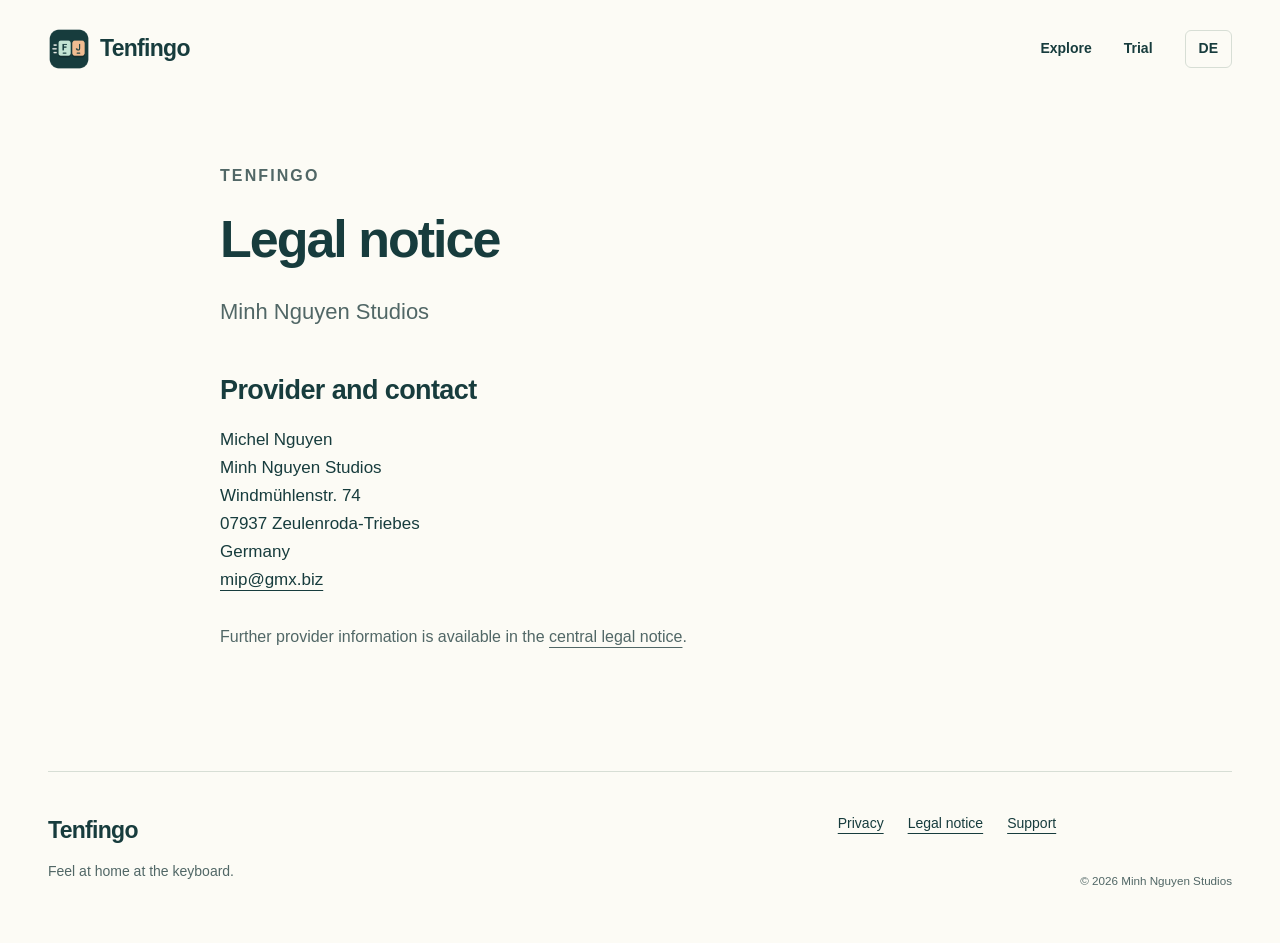
==== legal.html @ c6b91af1 "Tenfingo-Website mit Datenschutz und Impressum" ====
<!doctype html><html lang="de"><head><meta charset="utf-8"><meta name="viewport" content="width=device-width, initial-scale=1"><meta name="color-scheme" content="light"><meta name="description" content="Tenfingo: Zehnfingerschreiben mit geführtem Kurs, Fingerfarben und lokalen Fortschritten. Für Windows. Offline üben, ohne Werbung oder App-Konto."><title>Tenfingo – Impressum / Legal notice</title><link rel="icon" href="img/icon.png"><link rel="stylesheet" href="style.css"><script src="lang.js" defer></script></head><body><a class="skip" href="#main"><span data-lang="de" >Zum Inhalt</span><span data-lang="en" >Skip to content</span></a><header class="wrap nav"><a class="brand" href="index.html"><img src="img/icon.png" width="42" height="42" alt="">Tenfingo</a><nav aria-label="Navigation"><a href="index.html#practice"><span data-lang="de" >Entdecken</span><span data-lang="en" >Explore</span></a><a href="index.html#offer"><span data-lang="de" >Testversion</span><span data-lang="en" >Trial</span></a><button class="language" type="button" aria-label="Switch to English">EN</button></nav></header><main id="main" class="wrap legal"><p class="eyebrow">TENFINGO</p><h1><span data-lang="de" >Impressum</span><span data-lang="en" >Legal notice</span></h1><p class="lead">Minh Nguyen Studios</p><h2><span data-lang="de" >Anbieter und Kontakt</span><span data-lang="en" >Provider and contact</span></h2><address>Michel Nguyen<br>Minh Nguyen Studios<br>Windmühlenstr. 74<br>07937 Zeulenroda-Triebes<br><span data-lang="de" >Deutschland</span><span data-lang="en" >Germany</span><br><a href="mailto:mip@gmx.biz">mip@gmx.biz</a></address><p><span data-lang="de" >Weitere Anbieterinformationen findest du im <a href="https://minh.systems/impressum/">zentralen Impressum</a>.</span><span data-lang="en" >Further provider information is available in the <a href="https://minh.systems/impressum/">central legal notice</a>.</span></p></main><footer class="wrap footer"><div><a class="brand" href="index.html">Tenfingo</a><p><span data-lang="de" >Ein gutes Gefühl an der Tastatur.</span><span data-lang="en" >Feel at home at the keyboard.</span></p></div><div class="footer-links"><a href="privacy.html"><span data-lang="de" >Datenschutz</span><span data-lang="en" >Privacy</span></a><a href="legal.html"><span data-lang="de" >Impressum</span><span data-lang="en" >Legal notice</span></a><a href="mailto:mip@gmx.biz">Support</a><small>© 2026 Minh Nguyen Studios</small></div></footer></body></html>
---- style.css ----
:root{--ink:#173c3d;--muted:#516766;--paper:#fcfbf5;--mint:#c4e5d4;--peach:#f1bc91;--line:#d7ded5}*{box-sizing:border-box}html{scroll-behavior:smooth;scroll-padding-top:30px}body{margin:0;background:var(--paper);color:var(--ink);font:17px/1.65 -apple-system,BlinkMacSystemFont,"Segoe UI",sans-serif}html[lang=de] [data-lang=en],html[lang=en] [data-lang=de]{display:none}a{color:inherit;text-underline-offset:5px}a:hover{text-decoration-thickness:2px}button{font:inherit;color:inherit;cursor:pointer}a:focus-visible,button:focus-visible,summary:focus-visible{outline:3px solid #367d6e;outline-offset:5px}img{display:block;max-width:100%;height:auto}.wrap{max-width:1240px;width:calc(100% - 96px);margin-inline:auto}.nav{display:flex;align-items:center;justify-content:space-between;padding-block:28px;gap:24px}.brand{display:inline-flex;align-items:center;gap:10px;font-size:23px;font-weight:750;letter-spacing:-.7px;text-decoration:none}.nav nav{display:flex;align-items:center;gap:32px;font-size:14px;font-weight:650}.nav nav a{text-decoration:none}.language{padding:6px 13px;border:1px solid var(--line);border-radius:6px;background:transparent;font-size:14px}.skip{position:absolute;left:16px;top:-100px;background:white;z-index:5;padding:10px}.skip:focus{top:10px}.hero{display:grid;grid-template-columns:1.1fr 1fr;gap:50px;align-items:center;min-height:620px;padding-block:70px 90px}.eyebrow{font-size:14px;letter-spacing:2.1px;font-weight:750;margin:0 0 22px}.hero h1{font-size:clamp(42px,5.2vw,70px);letter-spacing:-3px;line-height:1.06;margin:0 0 28px;font-weight:750}.lead{font-size:20px;line-height:1.65;max-width:580px;color:var(--muted)}.button{display:inline-flex;gap:20px;align-items:center;background:var(--ink);color:white;padding:14px 23px;border-radius:7px;font-weight:650;text-decoration:none;margin-top:15px}.button:hover{background:#2d5955}.availability{font-size:14px;color:var(--muted);margin:12px 0 30px}.promises{list-style:none;margin:0;padding:0;display:flex;gap:19px;font-size:14px;flex-wrap:wrap}.promises li:before{content:'✓';margin-right:7px;color:#367d6e}.hero-art{min-height:440px;position:relative;display:flex;align-items:center;justify-content:center;flex-direction:column;isolation:isolate}.orbit{position:absolute;inset:0;background:#eaf0df;border-radius:50% 45% 48% 42%;transform:rotate(-9deg);z-index:-1}.type-note{font:italic 25px/1.2 Georgia,serif;transform:rotate(-6deg);margin-bottom:30px;align-self:flex-start;margin-left:50px}.cursor{display:inline-block;height:25px;width:2px;background:var(--ink);vertical-align:middle;margin-left:4px}.key-row{display:flex;gap:23px;transform:rotate(-9deg)}.key{width:145px;height:157px;display:flex;align-items:center;justify-content:center;position:relative;font-size:67px;font-weight:650;border:2px solid #173c3d;border-radius:22px;box-shadow:0 13px 0 #173c3d}.key small{position:absolute;bottom:8px;font-size:14px}.mint{background:var(--mint)}.peach{background:var(--peach);transform:translateY(22px) rotate(12deg)}.key-caption{font:italic 20px Georgia,serif;transform:rotate(-6deg);margin:54px 0 0 50px}.star{position:absolute;top:45px;right:28px;font-size:60px;color:#c57140;transform:rotate(12deg)}.mini-key{position:absolute;bottom:7px;left:20px;background:var(--paper);border:1px solid var(--ink);border-radius:12px;width:54px;height:59px;text-align:center;font-size:29px;transform:rotate(15deg);box-shadow:0 5px 0 var(--ink)}h2{font-size:clamp(31px,3.6vw,46px);line-height:1.15;letter-spacing:-1.7px;margin:0 0 25px}h3{font-size:20px;line-height:1.4;letter-spacing:-.3px;margin:14px 0 12px}p{margin:0 0 20px}.section-heading{display:grid;grid-template-columns:1.2fr 1fr;gap:80px;align-items:end;margin-bottom:32px}.section-heading p:last-child{color:var(--muted);max-width:440px}.practice{padding-block:65px 100px;border-top:1px solid var(--line)}figure{margin:0}.shot-link{display:block;border:1px solid #c5d1c5;border-radius:12px;overflow:hidden;background:#e9ece4;box-shadow:0 15px 45px #173c3d0c}.shot-link:hover{outline:2px solid #83ad98}figcaption{font-size:14px;color:var(--muted);margin-top:14px}.course-steps{display:grid;grid-template-columns:repeat(3,1fr);gap:44px;margin-top:50px}.course-steps b{font-size:14px;color:#557c6d;border-bottom:2px solid #87ad98;padding-bottom:7px;display:inline-block}.course-steps p{font-size:15px;color:var(--muted)}.story-band{background:#e8efdf;padding-block:90px}.split{display:grid;grid-template-columns:1fr 1.15fr;align-items:center;gap:65px}.story-copy p{color:var(--muted)}.story-copy .eyebrow{color:var(--ink)}.small{font-size:14px}.progress{padding-block:110px;grid-template-columns:1.15fr 1fr}.offer{display:grid;grid-template-columns:1fr 1fr;gap:65px;padding:55px;background:#173c3d;color:var(--paper);border-radius:18px}.offer h2{max-width:400px}.offer .eyebrow{color:#c4e5d4}.offer-details>div+div{border-top:1px solid #537370;padding-top:15px;margin-top:20px}.offer-details p{color:#dae3dc;font-size:15px}.offer-details h3{margin-top:0}.store-status{display:inline-block;border:1px solid #698880;padding:8px 13px;border-radius:5px;font-size:14px;margin-top:10px}.faq{max-width:850px;padding-block:100px}details{border-bottom:1px solid var(--line);padding:20px 0}summary{cursor:pointer;font-size:17px;font-weight:650;padding-right:12px}details p{color:var(--muted);margin:20px 0 5px;font-size:15px}.footer{border-top:1px solid var(--line);padding-block:40px;display:flex;justify-content:space-between;gap:30px;font-size:14px}.footer p{color:var(--muted);margin-top:10px}.footer-links{display:flex;gap:24px;align-items:flex-start;flex-wrap:wrap;max-width:480px}.footer small{width:100%;text-align:right;color:var(--muted)}.legal{max-width:840px;padding-block:65px 100px;overflow-wrap:anywhere}.legal h1{font-size:52px;line-height:1.1;letter-spacing:-2px;margin:0 0 25px}.legal h2{font-size:27px;letter-spacing:-.6px;margin-top:45px;margin-bottom:20px}.legal p{font-size:16px;color:var(--muted)}.legal .lead{font-size:22px}.legal code{font-size:.9em;background:#e8efdf;padding:2px 5px;border-radius:3px}.legal address{font-style:normal;margin-bottom:30px}@media(max-width:900px){.wrap{width:calc(100% - 48px)}.nav nav{gap:18px}.hero{gap:25px;padding-block:45px 65px;min-height:auto}.hero h1{font-size:49px;letter-spacing:-2px}.hero-art{min-height:340px}.key{width:105px;height:119px;font-size:50px;border-radius:16px}.key-row{gap:15px}.type-note{font-size:21px;margin-left:20px}.key-caption{font-size:17px}.star{font-size:45px;right:5px}.section-heading{gap:30px}.split{gap:35px}.offer{gap:35px;padding:35px}.course-steps{gap:25px}}@media(max-width:650px){.wrap{width:calc(100% - 40px)}.nav{padding-block:18px;gap:10px}.brand{font-size:20px;gap:7px}.brand img{width:34px}.nav nav{gap:12px;font-size:14px}.nav nav a:first-child{display:none}.hero{grid-template-columns:1fr;gap:30px;padding-block:38px 55px}.hero h1{font-size:49px;letter-spacing:-2px}.lead{font-size:18px}.hero-art{min-height:320px;max-width:390px;width:100%;margin:auto}.key{width:117px;height:126px;font-size:54px}.type-note{margin-left:40px}.star{right:15px;top:22px}.mini-key{bottom:5px}.promises{gap:15px;font-size:14px}.section-heading,.split,.progress,.offer{grid-template-columns:1fr;gap:26px}.section-heading{margin-bottom:25px}.section-heading h2{margin-bottom:0}.section-heading p:last-child{margin-bottom:0}.practice{padding-block:45px 55px}h2{font-size:34px;letter-spacing:-1px}.course-steps{grid-template-columns:1fr;gap:20px;margin-top:30px}.course-steps article{display:grid;grid-template-columns:33px 1fr;column-gap:16px}.course-steps b{grid-row:1/3;align-self:start;padding-top:6px}.course-steps h3{margin-top:0}.course-steps p{margin:0}.story-band{padding-block:50px}.progress{padding-block:60px}.progress figure{order:2}.offer{padding:30px 25px;border-radius:12px}.offer h2{margin-bottom:15px}.faq{padding-block:60px}.footer{flex-direction:column;gap:10px;padding-block:30px}.footer-links{gap:20px}.footer small{text-align:left}.legal{padding-block:45px 60px}.legal h1{font-size:43px}.legal h2{font-size:26px}}@media(prefers-reduced-motion:reduce){html{scroll-behavior:auto}}
@media(max-width:650px){.hero-art .orbit{inset:8px}}

.price{font-size:40px;font-weight:700;margin:0 0 4px;line-height:1.1}.price small{font-size:16px;font-weight:500;opacity:.75}

.hero-art{min-height:0}.hero-shot{display:block;width:100%}.hero-shot img{width:100%;max-width:100%;height:auto;border-radius:18px;box-shadow:0 24px 60px #173c3d26,0 4px 14px #173c3d14}.facts{font-weight:650;font-size:15px;margin:0 0 18px}.button[aria-disabled=true]{cursor:default}.button[aria-disabled=true]:hover{background:var(--ink)}

.button[aria-disabled]{}.sr{position:absolute;width:1px;height:1px;overflow:hidden;clip:rect(0 0 0 0);white-space:nowrap}
.parents{padding-block:90px;grid-template-columns:1fr 1fr}.parents img{border-radius:14px;border:1px solid #c5d1c5;box-shadow:0 15px 45px #173c3d0c}.parent-points{list-style:none;margin:0;padding:0}.parent-points li{padding:14px 0 14px 34px;position:relative;color:var(--muted);border-top:1px solid var(--line)}.parent-points li:before{content:'\2713';position:absolute;left:0;color:#367d6e;font-weight:700}.parent-points b{color:var(--ink)}
.compare{max-width:850px;padding-block:20px 60px}.compare table{width:100%;border-collapse:collapse;font-size:16px}.compare th,.compare td{padding:13px 12px;border-bottom:1px solid var(--line);text-align:center}.compare thead th{background:var(--ink);color:var(--paper);font-size:14px}.compare tbody th{text-align:left;font-weight:650}.compare td:last-child,.compare thead th:last-child{background:#e8efdf}.compare thead th:last-child{background:var(--mint);color:var(--ink)}.compare td{overflow-wrap:anywhere}
@media(max-width:650px){.parents{grid-template-columns:1fr;padding-block:50px}.compare{padding-block:10px 40px}.compare table{font-size:14px}.compare th,.compare td{padding:10px 6px}}
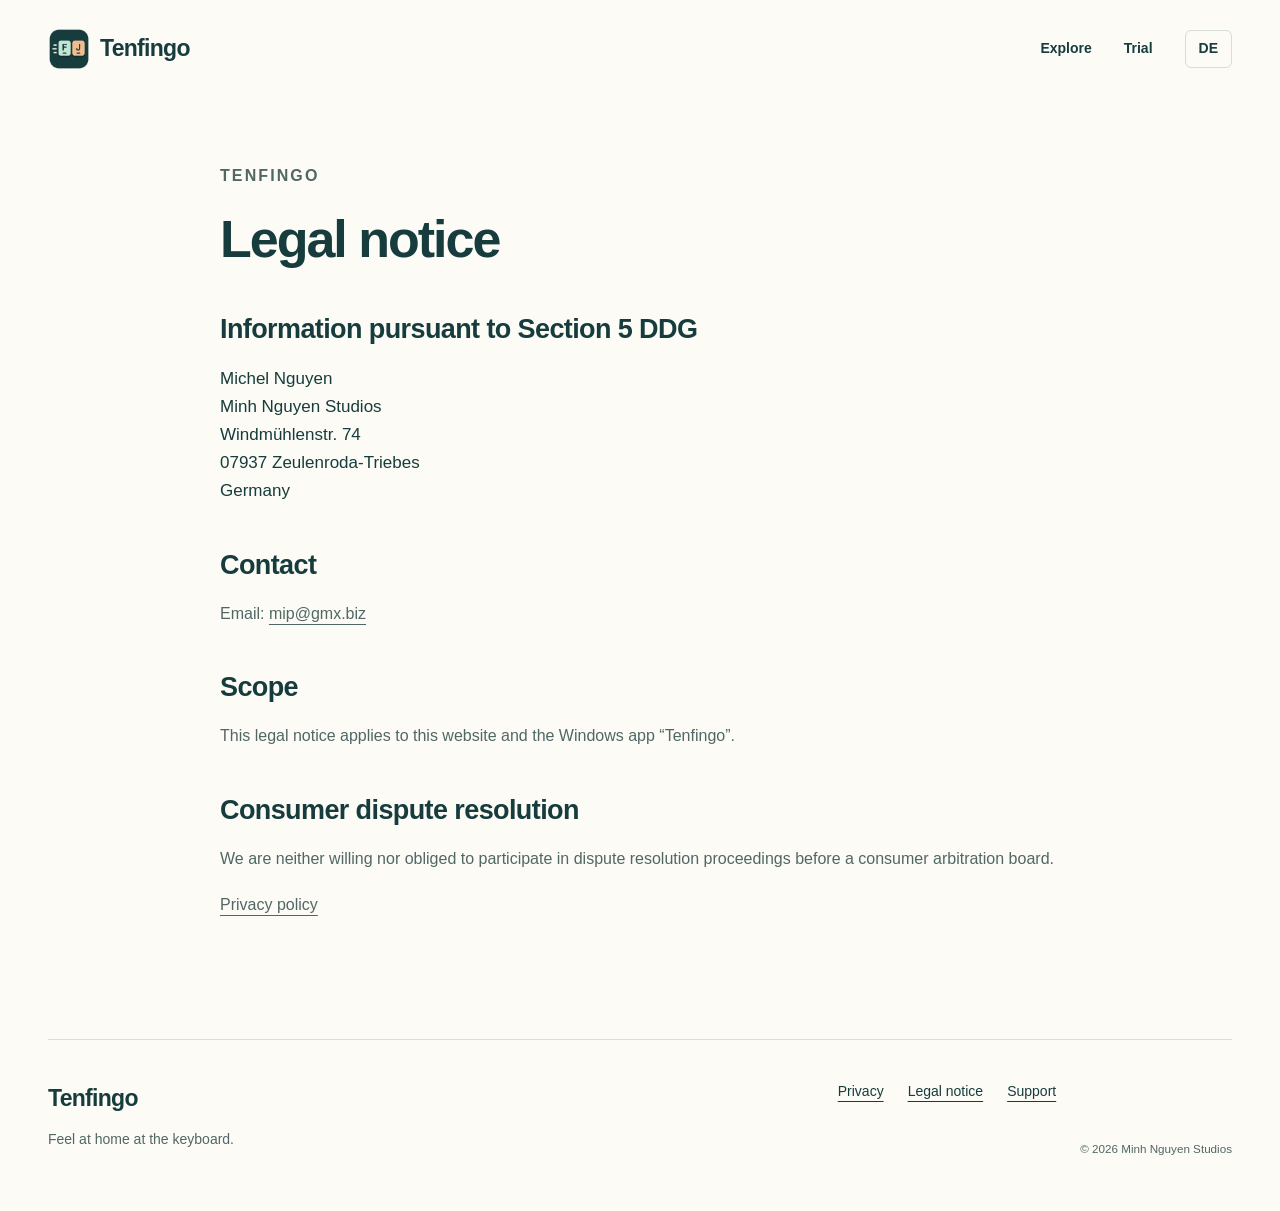
==== commit 85938c37: "Impressum übernommen" ====
--- a/legal.html
+++ b/legal.html
@@ -1 +1 @@
-<!doctype html><html lang="de"><head><meta charset="utf-8"><meta name="viewport" content="width=device-width, initial-scale=1"><meta name="color-scheme" content="light"><meta name="description" content="Tenfingo: Zehnfingerschreiben mit geführtem Kurs, Fingerfarben und lokalen Fortschritten. Für Windows. Offline üben, ohne Werbung oder App-Konto."><title>Tenfingo – Impressum / Legal notice</title><link rel="icon" href="img/icon.png"><link rel="stylesheet" href="style.css"><script src="lang.js" defer></script></head><body><a class="skip" href="#main"><span data-lang="de" >Zum Inhalt</span><span data-lang="en" >Skip to content</span></a><header class="wrap nav"><a class="brand" href="index.html"><img src="img/icon.png" width="42" height="42" alt="">Tenfingo</a><nav aria-label="Navigation"><a href="index.html#practice"><span data-lang="de" >Entdecken</span><span data-lang="en" >Explore</span></a><a href="index.html#offer"><span data-lang="de" >Testversion</span><span data-lang="en" >Trial</span></a><button class="language" type="button" aria-label="Switch to English">EN</button></nav></header><main id="main" class="wrap legal"><p class="eyebrow">TENFINGO</p><h1><span data-lang="de" >Impressum</span><span data-lang="en" >Legal notice</span></h1><p class="lead">Minh Nguyen Studios</p><h2><span data-lang="de" >Anbieter und Kontakt</span><span data-lang="en" >Provider and contact</span></h2><address>Michel Nguyen<br>Minh Nguyen Studios<br>Windmühlenstr. 74<br>07937 Zeulenroda-Triebes<br><span data-lang="de" >Deutschland</span><span data-lang="en" >Germany</span><br><a href="mailto:mip@gmx.biz">mip@gmx.biz</a></address><p><span data-lang="de" >Weitere Anbieterinformationen findest du im <a href="https://minh.systems/impressum/">zentralen Impressum</a>.</span><span data-lang="en" >Further provider information is available in the <a href="https://minh.systems/impressum/">central legal notice</a>.</span></p></main><footer class="wrap footer"><div><a class="brand" href="index.html">Tenfingo</a><p><span data-lang="de" >Ein gutes Gefühl an der Tastatur.</span><span data-lang="en" >Feel at home at the keyboard.</span></p></div><div class="footer-links"><a href="privacy.html"><span data-lang="de" >Datenschutz</span><span data-lang="en" >Privacy</span></a><a href="legal.html"><span data-lang="de" >Impressum</span><span data-lang="en" >Legal notice</span></a><a href="mailto:mip@gmx.biz">Support</a><small>© 2026 Minh Nguyen Studios</small></div></footer></body></html>+<!doctype html><html lang="de"><head><meta charset="utf-8"><meta name="viewport" content="width=device-width, initial-scale=1"><meta name="color-scheme" content="light"><meta name="description" content="Tenfingo: Zehnfingerschreiben mit geführtem Kurs, Fingerfarben und lokalen Fortschritten. Für Windows. Offline üben, ohne Werbung oder App-Konto."><title>Tenfingo – Impressum / Legal notice</title><link rel="icon" href="img/icon.png"><link rel="stylesheet" href="style.css"><script src="lang.js" defer></script></head><body><a class="skip" href="#main"><span data-lang="de" >Zum Inhalt</span><span data-lang="en" >Skip to content</span></a><header class="wrap nav"><a class="brand" href="index.html"><img src="img/icon.png" width="42" height="42" alt="">Tenfingo</a><nav aria-label="Navigation"><a href="index.html#practice"><span data-lang="de" >Entdecken</span><span data-lang="en" >Explore</span></a><a href="index.html#offer"><span data-lang="de" >Testversion</span><span data-lang="en" >Trial</span></a><button class="language" type="button" aria-label="Switch to English">EN</button></nav></header><main id="main" class="wrap legal"><p class="eyebrow">TENFINGO</p><h1><span data-lang="de" >Impressum</span><span data-lang="en" >Legal notice</span></h1><h2><span data-lang="de" >Angaben gemäß § 5 DDG</span><span data-lang="en" >Information pursuant to Section 5 DDG</span></h2><address>Michel Nguyen<br>Minh Nguyen Studios<br>Windmühlenstr. 74<br>07937 Zeulenroda-Triebes<br><span data-lang="de" >Deutschland</span><span data-lang="en" >Germany</span></address><h2><span data-lang="de" >Kontakt</span><span data-lang="en" >Contact</span></h2><p><span data-lang="de" >E-Mail:</span><span data-lang="en" >Email:</span> <a href="mailto:mip@gmx.biz">mip@gmx.biz</a></p><h2><span data-lang="de" >Geltungsbereich</span><span data-lang="en" >Scope</span></h2><p><span data-lang="de" >Dieses Impressum gilt für diese Website und die Windows-App „Tenfingo“.</span><span data-lang="en" >This legal notice applies to this website and the Windows app “Tenfingo”.</span></p><h2><span data-lang="de" >Verbraucherstreitbeilegung</span><span data-lang="en" >Consumer dispute resolution</span></h2><p><span data-lang="de" >Wir sind nicht bereit oder verpflichtet, an Streitbeilegungsverfahren vor einer Verbraucherschlichtungsstelle teilzunehmen.</span><span data-lang="en" >We are neither willing nor obliged to participate in dispute resolution proceedings before a consumer arbitration board.</span></p><p><a href="privacy.html"><span data-lang="de" >Datenschutzerklärung</span><span data-lang="en" >Privacy policy</span></a></p></main><footer class="wrap footer"><div><a class="brand" href="index.html">Tenfingo</a><p><span data-lang="de" >Ein gutes Gefühl an der Tastatur.</span><span data-lang="en" >Feel at home at the keyboard.</span></p></div><div class="footer-links"><a href="privacy.html"><span data-lang="de" >Datenschutz</span><span data-lang="en" >Privacy</span></a><a href="legal.html"><span data-lang="de" >Impressum</span><span data-lang="en" >Legal notice</span></a><a href="mailto:mip@gmx.biz">Support</a><small>© 2026 Minh Nguyen Studios</small></div></footer></body></html>
